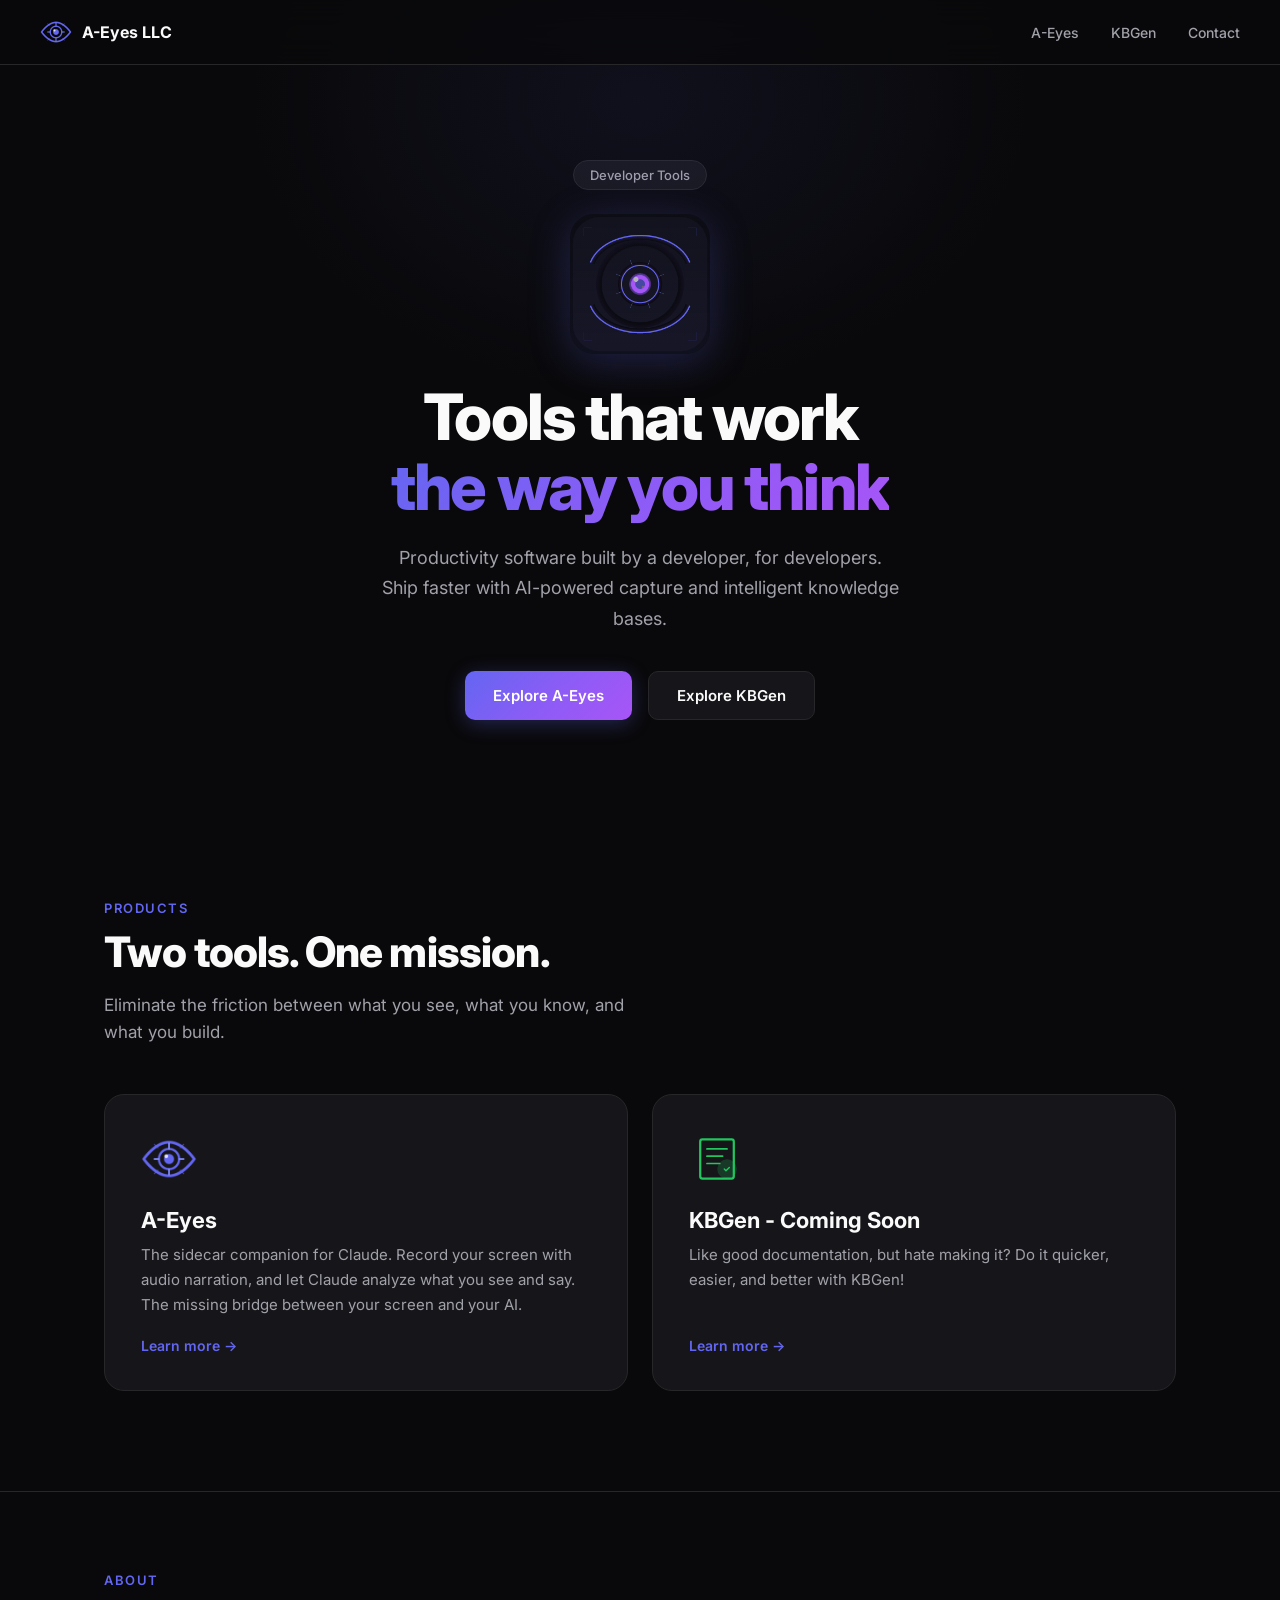
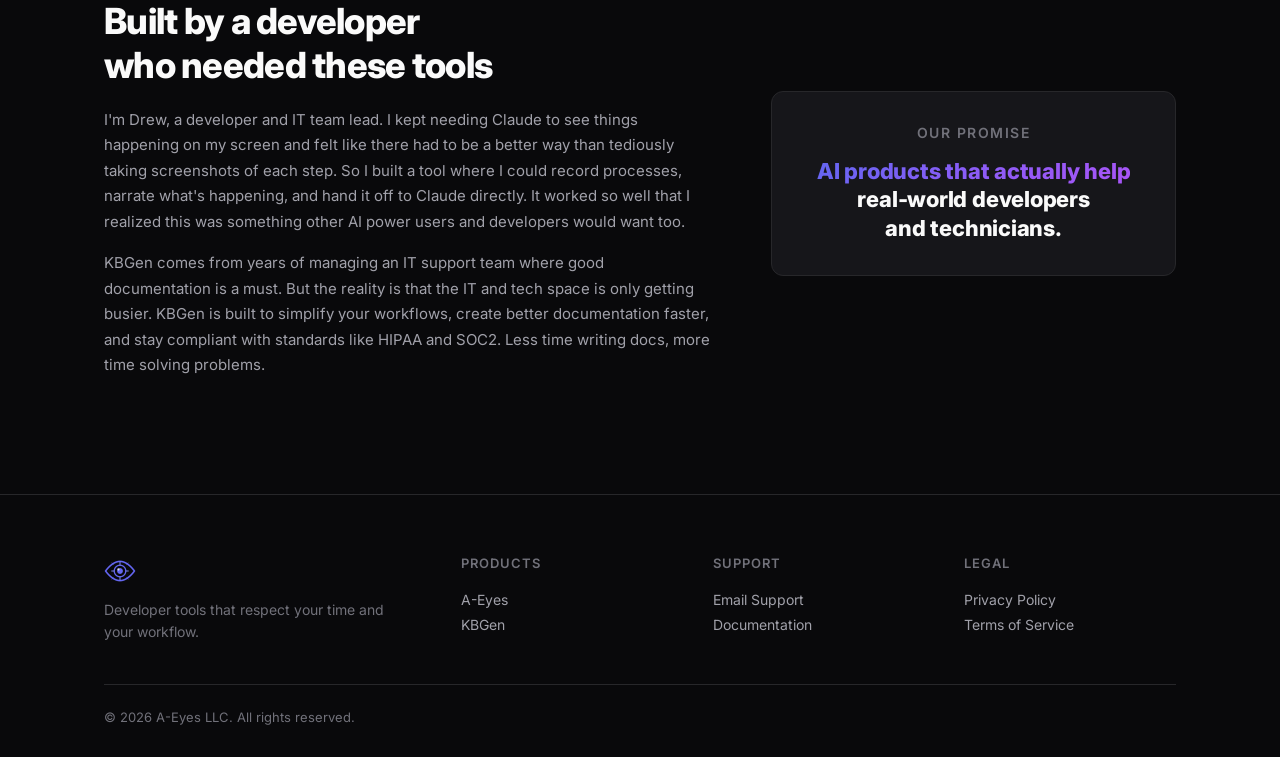
==== index.html @ 35c94ed7 "Initial site deploy" ====
<!DOCTYPE html>
<html lang="en">
<head>
  <meta charset="UTF-8">
  <meta name="viewport" content="width=device-width, initial-scale=1.0">
  <title>A-Eyes LLC - AI Developer Tools</title>
  <meta name="description" content="AI-powered developer tools. A-Eyes screen capture AI assistant and KBGen knowledge base generator. Tools that actually help real-world developers and technicians.">
  <link rel="preconnect" href="https://fonts.googleapis.com">
  <link rel="preconnect" href="https://fonts.gstatic.com" crossorigin>
  <link href="https://fonts.googleapis.com/css2?family=Inter:wght@400;500;600;700;800&display=swap" rel="stylesheet">
  <link rel="stylesheet" href="styles.css">
</head>
<body>

  <!-- ====== NAV ====== -->
  <nav class="nav">
    <div class="nav-inner container">
      <a href="index.html" class="nav-logo">
        <img src="aeyes-icon-tray.png" alt="A-Eyes" class="logo-mark-img">
        <span class="logo-text">A-Eyes LLC</span>
      </a>
      <div class="nav-links">
        <a href="a-eyes.html">A-Eyes</a>
        <a href="kbgen.html">KBGen</a>
        <a href="#contact">Contact</a>
      </div>
      <button class="nav-toggle" aria-label="Menu" onclick="document.querySelector('.nav-links').classList.toggle('open')">
        <svg width="24" height="24" viewBox="0 0 24 24" fill="none" stroke="currentColor" stroke-width="2"><line x1="3" y1="6" x2="21" y2="6"/><line x1="3" y1="12" x2="21" y2="12"/><line x1="3" y1="18" x2="21" y2="18"/></svg>
      </button>
    </div>
  </nav>

  <!-- ====== HERO ====== -->
  <section class="hero">
    <div class="container">
      <div class="hero-badge">Developer Tools</div>
      <img src="aeyes-icon-big.png" alt="A-Eyes" class="hero-logo" style="width: 140px; height: 140px; margin: 0 auto 28px; display: block; border-radius: 24px; box-shadow: 0 8px 40px rgba(99, 102, 241, 0.25);">
      <h1 class="hero-title">Tools that work<br><span class="gradient-text">the way you think</span></h1>
      <p class="hero-subtitle">Productivity software built by a developer, for developers.<br>Ship faster with AI-powered capture and intelligent knowledge bases.</p>
      <div class="hero-actions">
        <a href="a-eyes.html" class="btn btn-primary">Explore A-Eyes</a>
        <a href="kbgen.html" class="btn btn-secondary">Explore KBGen</a>
      </div>
    </div>
  </section>

  <!-- ====== PRODUCTS ====== -->
  <section class="products" id="products">
    <div class="container">
      <div class="section-label">Products</div>
      <h2 class="section-title">Two tools. One mission.</h2>
      <p class="section-subtitle">Eliminate the friction between what you see, what you know, and what you build.</p>

      <div class="product-grid">
        <!-- A-Eyes Card -->
        <a href="a-eyes.html" class="product-card">
          <div class="product-icon product-icon-aeyes">
            <img src="aeyes-icon-tray.png" alt="A-Eyes" style="width: 56px; height: 56px;">
          </div>
          <h3>A-Eyes</h3>
          <p>The sidecar companion for Claude. Record your screen with audio narration, and let Claude analyze what you see and say. The missing bridge between your screen and your AI.</p>
          <span class="product-cta">Learn more &rarr;</span>
        </a>

        <!-- KBGen Card -->
        <a href="kbgen.html" class="product-card">
          <div class="product-icon product-icon-kbgen">
            <svg viewBox="0 0 100 100" xmlns="http://www.w3.org/2000/svg">
              <rect x="20" y="15" width="60" height="70" rx="4" fill="none" stroke="currentColor" stroke-width="4"/>
              <line x1="32" y1="32" x2="68" y2="32" stroke="currentColor" stroke-width="3" stroke-linecap="round"/>
              <line x1="32" y1="45" x2="60" y2="45" stroke="currentColor" stroke-width="3" stroke-linecap="round"/>
              <line x1="32" y1="58" x2="55" y2="58" stroke="currentColor" stroke-width="3" stroke-linecap="round"/>
              <circle cx="68" cy="68" r="16" fill="currentColor" opacity="0.2" stroke="currentColor" stroke-width="3"/>
              <path d="M63 68l3 3 6-6" stroke="currentColor" stroke-width="2.5" fill="none" stroke-linecap="round" stroke-linejoin="round"/>
            </svg>
          </div>
          <h3>KBGen - Coming Soon</h3>
          <p>Like good documentation, but hate making it? Do it quicker, easier, and better with KBGen!</p>
          <span class="product-cta">Learn more &rarr;</span>
        </a>
      </div>
    </div>
  </section>

  <!-- ====== ABOUT / TRUST ====== -->
  <section class="about" id="about">
    <div class="container">
      <div class="about-grid">
        <div class="about-text">
          <div class="section-label">About</div>
          <h2>Built by a developer<br>who needed these tools</h2>
          <p>I'm Drew, a developer and IT team lead. I kept needing Claude to see things happening on my screen and felt like there had to be a better way than tediously taking screenshots of each step. So I built a tool where I could record processes, narrate what's happening, and hand it off to Claude directly. It worked so well that I realized this was something other AI power users and developers would want too.</p>
          <p>KBGen comes from years of managing an IT support team where good documentation is a must. But the reality is that the IT and tech space is only getting busier. KBGen is built to simplify your workflows, create better documentation faster, and stay compliant with standards like HIPAA and SOC2. Less time writing docs, more time solving problems.</p>
        </div>
        <div class="about-stats">
          <div class="stat-card" style="padding: 32px 28px; text-align: center;">
            <div style="font-size: 14px; font-weight: 600; text-transform: uppercase; letter-spacing: 1.5px; color: var(--text-muted); margin-bottom: 16px;">Our Promise</div>
            <div style="font-size: 22px; font-weight: 800; line-height: 1.3; letter-spacing: -0.01em;">
              <span class="gradient-text">AI products that actually help</span><br>
              <span style="color: var(--text);">real-world developers</span><br>
              <span style="color: var(--text);">and technicians.</span>
            </div>
          </div>
        </div>
      </div>
    </div>
  </section>

  <!-- ====== CONTACT / FOOTER ====== -->
  <footer class="footer" id="contact">
    <div class="container">
      <div class="footer-grid">
        <div class="footer-brand">
          <img src="aeyes-icon-tray.png" alt="A-Eyes" class="logo-mark-img">
          <p>Developer tools that respect your time and your workflow.</p>
        </div>
        <div class="footer-links-group">
          <h4>Products</h4>
          <a href="a-eyes.html">A-Eyes</a>
          <a href="kbgen.html">KBGen</a>
        </div>
        <div class="footer-links-group">
          <h4>Support</h4>
          <a href="mailto:drew.pace7@gmail.com">Email Support</a>
          <a href="#">Documentation</a>
        </div>
        <div class="footer-links-group">
          <h4>Legal</h4>
          <a href="privacy.html">Privacy Policy</a>
          <a href="terms.html">Terms of Service</a>
        </div>
      </div>
      <div class="footer-bottom">
        <p>&copy; 2026 A-Eyes LLC. All rights reserved.</p>
      </div>
    </div>
  </footer>

</body>
</html>
---- styles.css ----
/* ============================================================
   Drew Pace — Product Landing Site
   Clean, modern dark theme
   ============================================================ */

/* ---- Reset & Base ---- */
*, *::before, *::after { margin: 0; padding: 0; box-sizing: border-box; }

:root {
  --bg: #09090b;
  --bg-raised: #111114;
  --bg-card: #16161a;
  --bg-card-hover: #1c1c22;
  --border: #27272a;
  --border-light: #3f3f46;
  --text: #fafafa;
  --text-secondary: #a1a1aa;
  --text-muted: #71717a;
  --accent-1: #6366f1;        /* Indigo — A-Eyes */
  --accent-1-glow: rgba(99, 102, 241, 0.15);
  --accent-2: #22c55e;        /* Green — KBGen */
  --accent-2-glow: rgba(34, 197, 94, 0.15);
  --gradient: linear-gradient(135deg, #6366f1, #8b5cf6, #a855f7);
  --radius: 12px;
  --radius-lg: 20px;
  --font: 'Inter', -apple-system, BlinkMacSystemFont, 'Segoe UI', system-ui, sans-serif;
}

html {
  font-family: var(--font);
  background: var(--bg);
  color: var(--text);
  scroll-behavior: smooth;
  -webkit-font-smoothing: antialiased;
}

body {
  min-height: 100vh;
  overflow-x: hidden;
}

.container {
  max-width: 1120px;
  margin: 0 auto;
  padding: 0 24px;
}

a { color: inherit; text-decoration: none; }
img { max-width: 100%; display: block; }

/* ---- Typography ---- */
.section-label {
  font-size: 13px;
  font-weight: 600;
  text-transform: uppercase;
  letter-spacing: 1.5px;
  color: var(--accent-1);
  margin-bottom: 12px;
}

.section-title {
  font-size: clamp(28px, 5vw, 42px);
  font-weight: 800;
  line-height: 1.15;
  letter-spacing: -0.02em;
  margin-bottom: 16px;
}

.section-subtitle {
  font-size: 17px;
  color: var(--text-secondary);
  line-height: 1.6;
  max-width: 560px;
  margin-bottom: 48px;
}

.gradient-text {
  background: var(--gradient);
  -webkit-background-clip: text;
  -webkit-text-fill-color: transparent;
  background-clip: text;
}

/* ---- Buttons ---- */
.btn {
  display: inline-flex;
  align-items: center;
  gap: 8px;
  padding: 14px 28px;
  border-radius: 10px;
  font-size: 15px;
  font-weight: 600;
  transition: all 0.2s ease;
  cursor: pointer;
  border: none;
  text-decoration: none;
}

.btn-primary {
  background: var(--gradient);
  color: white;
  box-shadow: 0 4px 20px rgba(99, 102, 241, 0.3);
}
.btn-primary:hover {
  box-shadow: 0 6px 30px rgba(99, 102, 241, 0.45);
  transform: translateY(-1px);
}

.btn-secondary {
  background: var(--bg-card);
  color: var(--text);
  border: 1px solid var(--border);
}
.btn-secondary:hover {
  background: var(--bg-card-hover);
  border-color: var(--border-light);
}

.btn-accent-green {
  background: linear-gradient(135deg, #22c55e, #16a34a);
  color: white;
  box-shadow: 0 4px 20px rgba(34, 197, 94, 0.3);
}
.btn-accent-green:hover {
  box-shadow: 0 6px 30px rgba(34, 197, 94, 0.45);
  transform: translateY(-1px);
}

.btn-lg {
  padding: 16px 36px;
  font-size: 17px;
  border-radius: 12px;
}

/* ---- Navigation ---- */
.nav {
  position: fixed;
  top: 0;
  left: 0;
  right: 0;
  z-index: 100;
  backdrop-filter: blur(16px) saturate(180%);
  background: rgba(9, 9, 11, 0.8);
  border-bottom: 1px solid var(--border);
}

.nav-inner {
  display: flex;
  align-items: center;
  justify-content: space-between;
  height: 64px;
  max-width: 100%;
  padding: 0 40px;
}

.nav-logo {
  display: flex;
  align-items: center;
  gap: 10px;
  font-weight: 700;
  font-size: 16px;
}

.logo-mark {
  display: inline-flex;
  align-items: center;
  justify-content: center;
  width: 32px;
  height: 32px;
  background: var(--gradient);
  border-radius: 8px;
  font-size: 13px;
  font-weight: 800;
  color: white;
}

.logo-text { color: var(--text); }

.logo-mark-img {
  width: 32px;
  height: 32px;
  border-radius: 8px;
}

.nav-links {
  display: flex;
  align-items: center;
  gap: 32px;
}

.nav-links a {
  font-size: 14px;
  font-weight: 500;
  color: var(--text-secondary);
  transition: color 0.2s;
}
.nav-links a:hover { color: var(--text); }

.nav-toggle {
  display: none;
  background: none;
  border: none;
  color: var(--text);
  cursor: pointer;
}

/* ---- Hero ---- */
.hero {
  padding: 160px 0 100px;
  text-align: center;
  position: relative;
  overflow: hidden;
}

.hero::before {
  content: '';
  position: absolute;
  top: -200px;
  left: 50%;
  transform: translateX(-50%);
  width: 800px;
  height: 600px;
  background: radial-gradient(ellipse, rgba(99,102,241,0.08) 0%, transparent 70%);
  pointer-events: none;
}

.hero-badge {
  display: inline-block;
  padding: 6px 16px;
  background: var(--bg-card);
  border: 1px solid var(--border);
  border-radius: 100px;
  font-size: 13px;
  font-weight: 500;
  color: var(--text-secondary);
  margin-bottom: 24px;
}

.hero-title {
  font-size: clamp(36px, 7vw, 64px);
  font-weight: 800;
  line-height: 1.1;
  letter-spacing: -0.03em;
  margin-bottom: 20px;
}

.hero-subtitle {
  font-size: 18px;
  color: var(--text-secondary);
  line-height: 1.7;
  max-width: 520px;
  margin: 0 auto 36px;
}

.hero-actions {
  display: flex;
  gap: 16px;
  justify-content: center;
  flex-wrap: wrap;
}

/* ---- Product Cards (Homepage) ---- */
.products {
  padding: 80px 0 100px;
}

.product-grid {
  display: grid;
  grid-template-columns: repeat(auto-fit, minmax(340px, 1fr));
  gap: 24px;
}

.product-card {
  display: flex;
  flex-direction: column;
  padding: 36px;
  background: var(--bg-card);
  border: 1px solid var(--border);
  border-radius: var(--radius-lg);
  transition: all 0.3s ease;
  cursor: pointer;
}
.product-card:hover {
  background: var(--bg-card-hover);
  border-color: var(--border-light);
  transform: translateY(-4px);
  box-shadow: 0 12px 40px rgba(0,0,0,0.3);
}

.product-icon {
  width: 56px;
  height: 56px;
  margin-bottom: 20px;
}

.product-icon-aeyes { color: var(--accent-1); }
.product-icon-kbgen { color: var(--accent-2); }

.product-card h3 {
  font-size: 22px;
  font-weight: 700;
  margin-bottom: 10px;
}

.product-card p {
  font-size: 15px;
  color: var(--text-secondary);
  line-height: 1.65;
  flex: 1;
  margin-bottom: 20px;
}

.product-cta {
  font-size: 14px;
  font-weight: 600;
  color: var(--accent-1);
  transition: gap 0.2s;
}
.product-card:hover .product-cta { color: var(--text); }

/* ---- About ---- */
.about {
  padding: 80px 0 100px;
  border-top: 1px solid var(--border);
}

.about-grid {
  display: grid;
  grid-template-columns: 1.2fr 0.8fr;
  gap: 60px;
  align-items: center;
}

.about-text h2 {
  font-size: clamp(24px, 4vw, 36px);
  font-weight: 800;
  line-height: 1.2;
  letter-spacing: -0.02em;
  margin-bottom: 20px;
}

.about-text p {
  font-size: 15px;
  color: var(--text-secondary);
  line-height: 1.7;
  margin-bottom: 16px;
}

.about-stats {
  display: grid;
  grid-template-columns: 1fr;
  gap: 16px;
}

.stat-card {
  padding: 24px 28px;
  background: var(--bg-card);
  border: 1px solid var(--border);
  border-radius: var(--radius);
  text-align: center;
}

.stat-number {
  font-size: 32px;
  font-weight: 800;
  background: var(--gradient);
  -webkit-background-clip: text;
  -webkit-text-fill-color: transparent;
  background-clip: text;
}

.stat-label {
  font-size: 13px;
  color: var(--text-muted);
  font-weight: 500;
  margin-top: 4px;
}

/* ---- Product Page Layouts ---- */
.product-hero {
  padding: 140px 0 80px;
  position: relative;
  overflow: hidden;
}

.product-hero::before {
  content: '';
  position: absolute;
  top: -200px;
  left: 50%;
  transform: translateX(-50%);
  width: 900px;
  height: 600px;
  pointer-events: none;
}

.product-hero.aeyes::before {
  background: radial-gradient(ellipse, rgba(99,102,241,0.1) 0%, transparent 70%);
}
.product-hero.kbgen::before {
  background: radial-gradient(ellipse, rgba(34,197,94,0.1) 0%, transparent 70%);
}

.product-hero-content {
  display: grid;
  grid-template-columns: 1fr 1fr;
  gap: 60px;
  align-items: center;
}

.product-hero-text .section-label { margin-bottom: 12px; }

.product-hero-text h1 {
  font-size: clamp(32px, 5vw, 48px);
  font-weight: 800;
  line-height: 1.1;
  letter-spacing: -0.03em;
  margin-bottom: 20px;
}

.product-hero-text p {
  font-size: 17px;
  color: var(--text-secondary);
  line-height: 1.7;
  margin-bottom: 32px;
  max-width: 480px;
}

.product-hero-visual {
  background: var(--bg-card);
  border: 1px solid var(--border);
  border-radius: var(--radius-lg);
  padding: 24px;
  aspect-ratio: 16/10;
  display: flex;
  align-items: center;
  justify-content: center;
  overflow: hidden;
  position: relative;
}

.product-hero-visual .placeholder-text {
  font-size: 14px;
  color: var(--text-muted);
  text-align: center;
}

.product-hero-visual img {
  width: 100%;
  height: 100%;
  object-fit: cover;
  border-radius: 8px;
}

/* ---- Features Grid ---- */
.features {
  padding: 80px 0 100px;
}

.features-grid {
  display: grid;
  grid-template-columns: repeat(auto-fit, minmax(300px, 1fr));
  gap: 20px;
}

.feature-card {
  padding: 28px;
  background: var(--bg-card);
  border: 1px solid var(--border);
  border-radius: var(--radius);
  transition: all 0.2s;
}
.feature-card:hover {
  border-color: var(--border-light);
}

.feature-icon {
  width: 40px;
  height: 40px;
  display: flex;
  align-items: center;
  justify-content: center;
  border-radius: 10px;
  margin-bottom: 16px;
  font-size: 20px;
}

.feature-icon.indigo { background: var(--accent-1-glow); color: var(--accent-1); }
.feature-icon.green { background: var(--accent-2-glow); color: var(--accent-2); }

.feature-card h3 {
  font-size: 16px;
  font-weight: 700;
  margin-bottom: 8px;
}

.feature-card p {
  font-size: 14px;
  color: var(--text-secondary);
  line-height: 1.6;
}

/* ---- How It Works ---- */
.how-it-works {
  padding: 80px 0 100px;
  border-top: 1px solid var(--border);
}

.steps {
  display: grid;
  grid-template-columns: repeat(auto-fit, minmax(220px, 1fr));
  gap: 24px;
  margin-top: 48px;
}

.step {
  text-align: center;
  padding: 24px;
}

.step-number {
  display: inline-flex;
  align-items: center;
  justify-content: center;
  width: 48px;
  height: 48px;
  border-radius: 50%;
  font-size: 18px;
  font-weight: 800;
  margin-bottom: 16px;
}

.step-number.indigo { background: var(--accent-1-glow); color: var(--accent-1); }
.step-number.green { background: var(--accent-2-glow); color: var(--accent-2); }

.step h3 {
  font-size: 16px;
  font-weight: 700;
  margin-bottom: 8px;
}

.step p {
  font-size: 14px;
  color: var(--text-secondary);
  line-height: 1.6;
}

/* ---- Pricing ---- */
.pricing {
  padding: 80px 0 100px;
  border-top: 1px solid var(--border);
}

.pricing-card {
  max-width: 420px;
  margin: 0 auto;
  padding: 40px;
  background: var(--bg-card);
  border: 1px solid var(--border);
  border-radius: var(--radius-lg);
  text-align: center;
  position: relative;
  overflow: hidden;
}

.pricing-card::before {
  content: '';
  position: absolute;
  top: 0;
  left: 0;
  right: 0;
  height: 3px;
}
.pricing-card.indigo::before { background: var(--gradient); }
.pricing-card.green::before { background: linear-gradient(135deg, #22c55e, #16a34a); }

.pricing-card .pricing-label {
  font-size: 13px;
  font-weight: 600;
  text-transform: uppercase;
  letter-spacing: 1px;
  color: var(--text-muted);
  margin-bottom: 8px;
}

.pricing-card .price {
  font-size: 48px;
  font-weight: 800;
  margin-bottom: 4px;
}

.pricing-card .price-note {
  font-size: 14px;
  color: var(--text-muted);
  margin-bottom: 28px;
}

.pricing-features {
  list-style: none;
  text-align: left;
  margin-bottom: 32px;
}

.pricing-features li {
  font-size: 14px;
  color: var(--text-secondary);
  padding: 8px 0;
  border-bottom: 1px solid var(--border);
  display: flex;
  align-items: center;
  gap: 10px;
}

.pricing-features li:last-child { border-bottom: none; }

.check {
  display: inline-flex;
  align-items: center;
  justify-content: center;
  width: 20px;
  height: 20px;
  border-radius: 50%;
  font-size: 12px;
  flex-shrink: 0;
}
.check.indigo { background: var(--accent-1-glow); color: var(--accent-1); }
.check.green { background: var(--accent-2-glow); color: var(--accent-2); }

/* ---- CTA Banner ---- */
.cta-banner {
  padding: 80px 0;
  text-align: center;
}

.cta-banner h2 {
  font-size: clamp(24px, 4vw, 36px);
  font-weight: 800;
  margin-bottom: 16px;
}

.cta-banner p {
  font-size: 16px;
  color: var(--text-secondary);
  margin-bottom: 32px;
}

/* ---- Footer ---- */
.footer {
  padding: 60px 0 32px;
  border-top: 1px solid var(--border);
}

.footer-grid {
  display: grid;
  grid-template-columns: 1.5fr 1fr 1fr 1fr;
  gap: 40px;
  margin-bottom: 40px;
}

.footer-brand { max-width: 280px; }
.footer-brand .logo-mark { margin-bottom: 12px; }
.footer-brand p { font-size: 14px; color: var(--text-muted); line-height: 1.6; margin-top: 12px; }

.footer-links-group h4 {
  font-size: 13px;
  font-weight: 600;
  text-transform: uppercase;
  letter-spacing: 1px;
  color: var(--text-muted);
  margin-bottom: 16px;
}

.footer-links-group a {
  display: block;
  font-size: 14px;
  color: var(--text-secondary);
  padding: 4px 0;
  transition: color 0.2s;
}
.footer-links-group a:hover { color: var(--text); }

.footer-bottom {
  padding-top: 24px;
  border-top: 1px solid var(--border);
}
.footer-bottom p {
  font-size: 13px;
  color: var(--text-muted);
}

/* ---- Showcase ---- */
.showcase-grid {
  display: grid;
  grid-template-columns: repeat(2, 1fr);
  gap: 32px;
}

.showcase-item {
  text-align: center;
}

.showcase-img-wrap {
  background: var(--bg-card);
  border: 1px solid var(--border);
  border-radius: var(--radius-lg);
  padding: 16px;
  margin-bottom: 20px;
  transition: all 0.3s ease;
  overflow: hidden;
}

.showcase-img-wrap:hover {
  border-color: var(--accent-1);
  box-shadow: 0 8px 40px rgba(99, 102, 241, 0.15);
  transform: translateY(-4px);
}

.showcase-img-wrap img {
  width: 100%;
  border-radius: 8px;
}

.showcase-item h3 {
  font-size: 18px;
  font-weight: 700;
  margin-bottom: 8px;
}

.showcase-item p {
  font-size: 14px;
  color: var(--text-secondary);
  line-height: 1.6;
  max-width: 380px;
  margin: 0 auto;
}

/* ---- Responsive ---- */
@media (max-width: 768px) {
  .nav-links {
    display: none;
    position: absolute;
    top: 64px;
    left: 0;
    right: 0;
    background: rgba(9,9,11,0.95);
    backdrop-filter: blur(16px);
    flex-direction: column;
    padding: 20px 24px;
    gap: 16px;
    border-bottom: 1px solid var(--border);
  }
  .nav-links.open { display: flex; }
  .nav-toggle { display: block; }

  .hero { padding: 120px 0 60px; }
  .hero-title { font-size: 36px; }
  .hero-actions { flex-direction: column; align-items: center; }

  .product-grid { grid-template-columns: 1fr; }

  .about-grid {
    grid-template-columns: 1fr;
    gap: 40px;
  }
  .about-stats {
    grid-template-columns: repeat(3, 1fr);
  }

  .product-hero-content {
    grid-template-columns: 1fr;
    gap: 40px;
  }

  .showcase-grid { grid-template-columns: 1fr; }
  .features-grid { grid-template-columns: 1fr; }
  .steps { grid-template-columns: 1fr; }

  .footer-grid {
    grid-template-columns: 1fr 1fr;
    gap: 32px;
  }
  .footer-brand {
    grid-column: 1 / -1;
  }
}

@media (max-width: 480px) {
  .about-stats { grid-template-columns: 1fr; }
  .footer-grid { grid-template-columns: 1fr; }
}
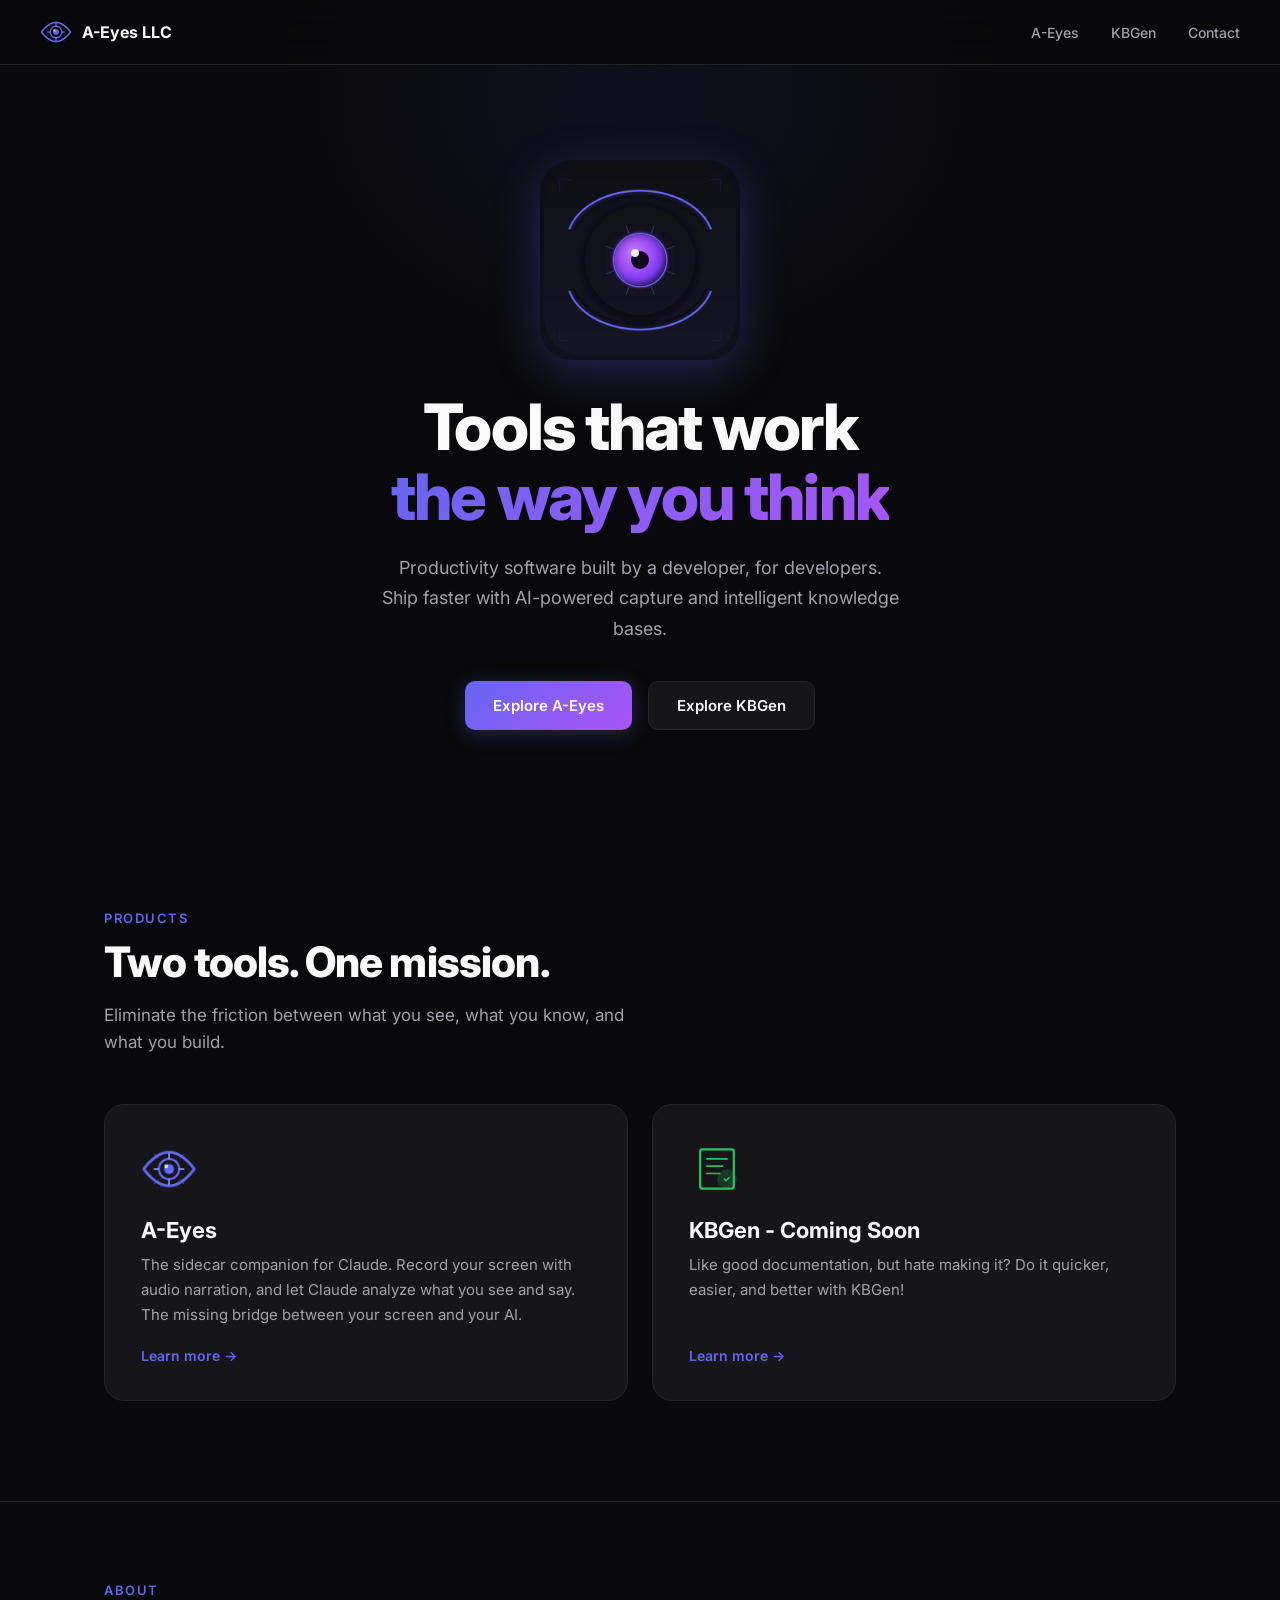
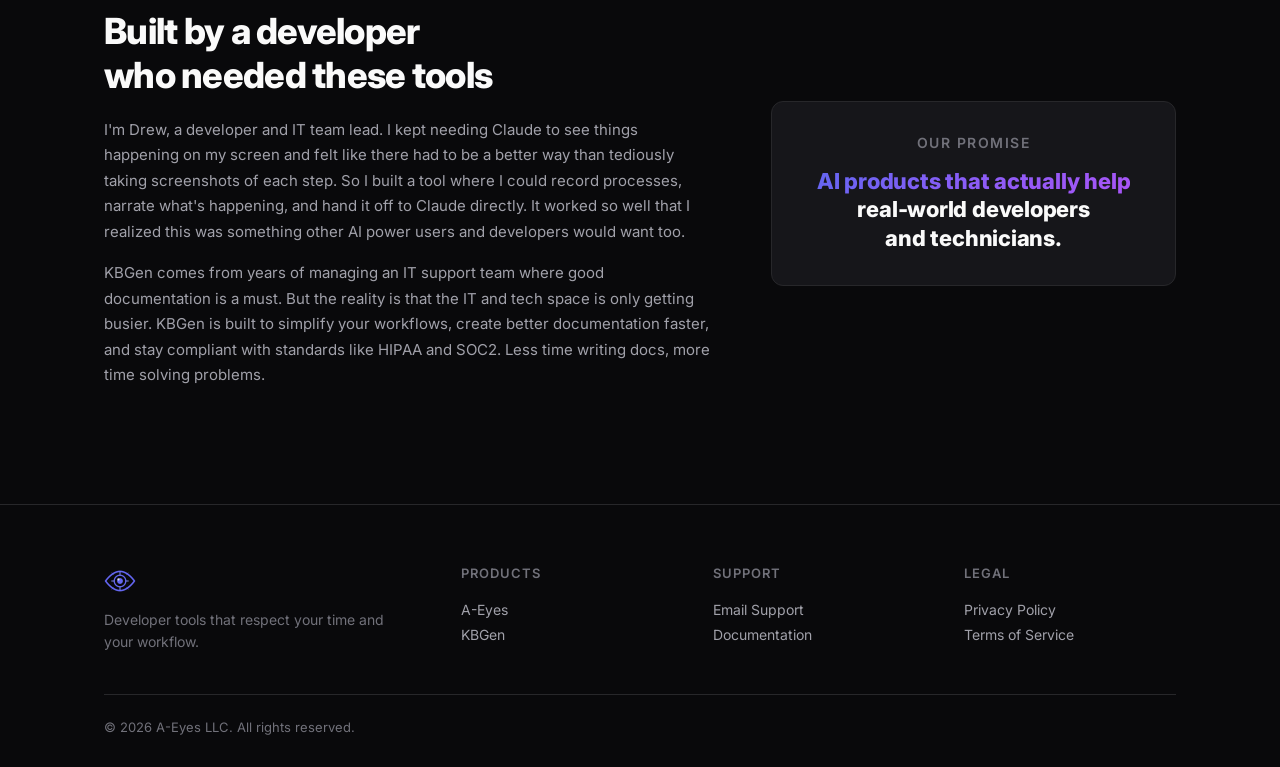
==== commit a1ee0284: "Add site files - landing page, product pages, SEO" ====
--- a/index.html
+++ b/index.html
@@ -3,8 +3,14 @@
 <head>
   <meta charset="UTF-8">
   <meta name="viewport" content="width=device-width, initial-scale=1.0">
-  <title>A-Eyes LLC - AI Developer Tools</title>
-  <meta name="description" content="AI-powered developer tools. A-Eyes screen capture AI assistant and KBGen knowledge base generator. Tools that actually help real-world developers and technicians.">
+  <title>A-Eyes LLC - AI Developer Tools | Screen Capture for AI Agents</title>
+  <meta name="description" content="AI-powered developer tools by A-Eyes LLC. A-Eyes sends screen recordings to your AI coding assistant. KBGen turns recordings into knowledge base articles. Built for developers and IT teams.">
+  <meta property="og:title" content="A-Eyes LLC - AI Developer Tools">
+  <meta property="og:description" content="Screen capture for AI coding agents. Knowledge base generation from screen recordings. Tools that actually help real-world developers.">
+  <meta property="og:type" content="website">
+  <meta property="og:url" content="https://aeyesapp.com">
+  <meta property="og:image" content="https://aeyesapp.com/aeyes-icon-big.png">
+  <link rel="canonical" href="https://aeyesapp.com/">
   <link rel="preconnect" href="https://fonts.googleapis.com">
   <link rel="preconnect" href="https://fonts.gstatic.com" crossorigin>
   <link href="https://fonts.googleapis.com/css2?family=Inter:wght@400;500;600;700;800&display=swap" rel="stylesheet">
@@ -33,8 +39,27 @@
   <!-- ====== HERO ====== -->
   <section class="hero">
     <div class="container">
-      <div class="hero-badge">Developer Tools</div>
-      <img src="aeyes-icon-big.png" alt="A-Eyes" class="hero-logo" style="width: 140px; height: 140px; margin: 0 auto 28px; display: block; border-radius: 24px; box-shadow: 0 8px 40px rgba(99, 102, 241, 0.25);">
+      <div class="eye-container" id="eyeContainer" style="position: relative; width: 200px; height: 200px; margin: 0 auto 32px; cursor: default;">
+        <img src="aeyes-icon-big.png" alt="A-Eyes" class="hero-logo" style="width: 200px; height: 200px; display: block; border-radius: 32px; box-shadow: 0 12px 48px rgba(99, 102, 241, 0.3);">
+        <!-- Tracking pupil overlay — sits on top of the static icon's pupil -->
+        <div id="eyePupil" style="
+          position: absolute;
+          top: 50%; left: 50%;
+          width: 52px; height: 52px;
+          margin-left: -26px; margin-top: -26px;
+          border-radius: 50%;
+          background: radial-gradient(circle at 40% 38%, #c084fc 0%, #a855f7 30%, #7c3aed 60%, #1e1040 85%);
+          box-shadow: inset 0 0 8px rgba(0,0,0,0.4), 0 0 12px rgba(139, 92, 246, 0.3);
+          pointer-events: none;
+          transition: transform 0.08s ease-out;
+          z-index: 2;
+        ">
+          <!-- Dark pupil center -->
+          <div style="position: absolute; top: 50%; left: 50%; width: 18px; height: 18px; margin: -9px 0 0 -9px; border-radius: 50%; background: radial-gradient(circle, #0a0a1a 60%, #1e1040 100%);"></div>
+          <!-- White highlight -->
+          <div style="position: absolute; top: 28%; left: 32%; width: 8px; height: 8px; border-radius: 50%; background: rgba(255,255,255,0.9);"></div>
+        </div>
+      </div>
       <h1 class="hero-title">Tools that work<br><span class="gradient-text">the way you think</span></h1>
       <p class="hero-subtitle">Productivity software built by a developer, for developers.<br>Ship faster with AI-powered capture and intelligent knowledge bases.</p>
       <div class="hero-actions">
@@ -43,6 +68,40 @@
       </div>
     </div>
   </section>
+
+  <!-- Eye tracking script -->
+  <script>
+  (function() {
+    const pupil = document.getElementById('eyePupil');
+    const container = document.getElementById('eyeContainer');
+    if (!pupil || !container) return;
+
+    const MAX_OFFSET = 12; // Max pixels the pupil can move from center
+
+    document.addEventListener('mousemove', function(e) {
+      const rect = container.getBoundingClientRect();
+      const centerX = rect.left + rect.width / 2;
+      const centerY = rect.top + rect.height / 2;
+
+      const dx = e.clientX - centerX;
+      const dy = e.clientY - centerY;
+      const dist = Math.sqrt(dx * dx + dy * dy);
+
+      // Normalize and clamp to MAX_OFFSET
+      const clampedDist = Math.min(dist, 300); // sensitivity range
+      const ratio = clampedDist / 300;
+      const offsetX = (dx / (dist || 1)) * MAX_OFFSET * ratio;
+      const offsetY = (dy / (dist || 1)) * MAX_OFFSET * ratio;
+
+      pupil.style.transform = 'translate(' + offsetX + 'px, ' + offsetY + 'px)';
+    });
+
+    // Reset on mouse leave
+    document.addEventListener('mouseleave', function() {
+      pupil.style.transform = 'translate(0, 0)';
+    });
+  })();
+  </script>
 
   <!-- ====== PRODUCTS ====== -->
   <section class="products" id="products">
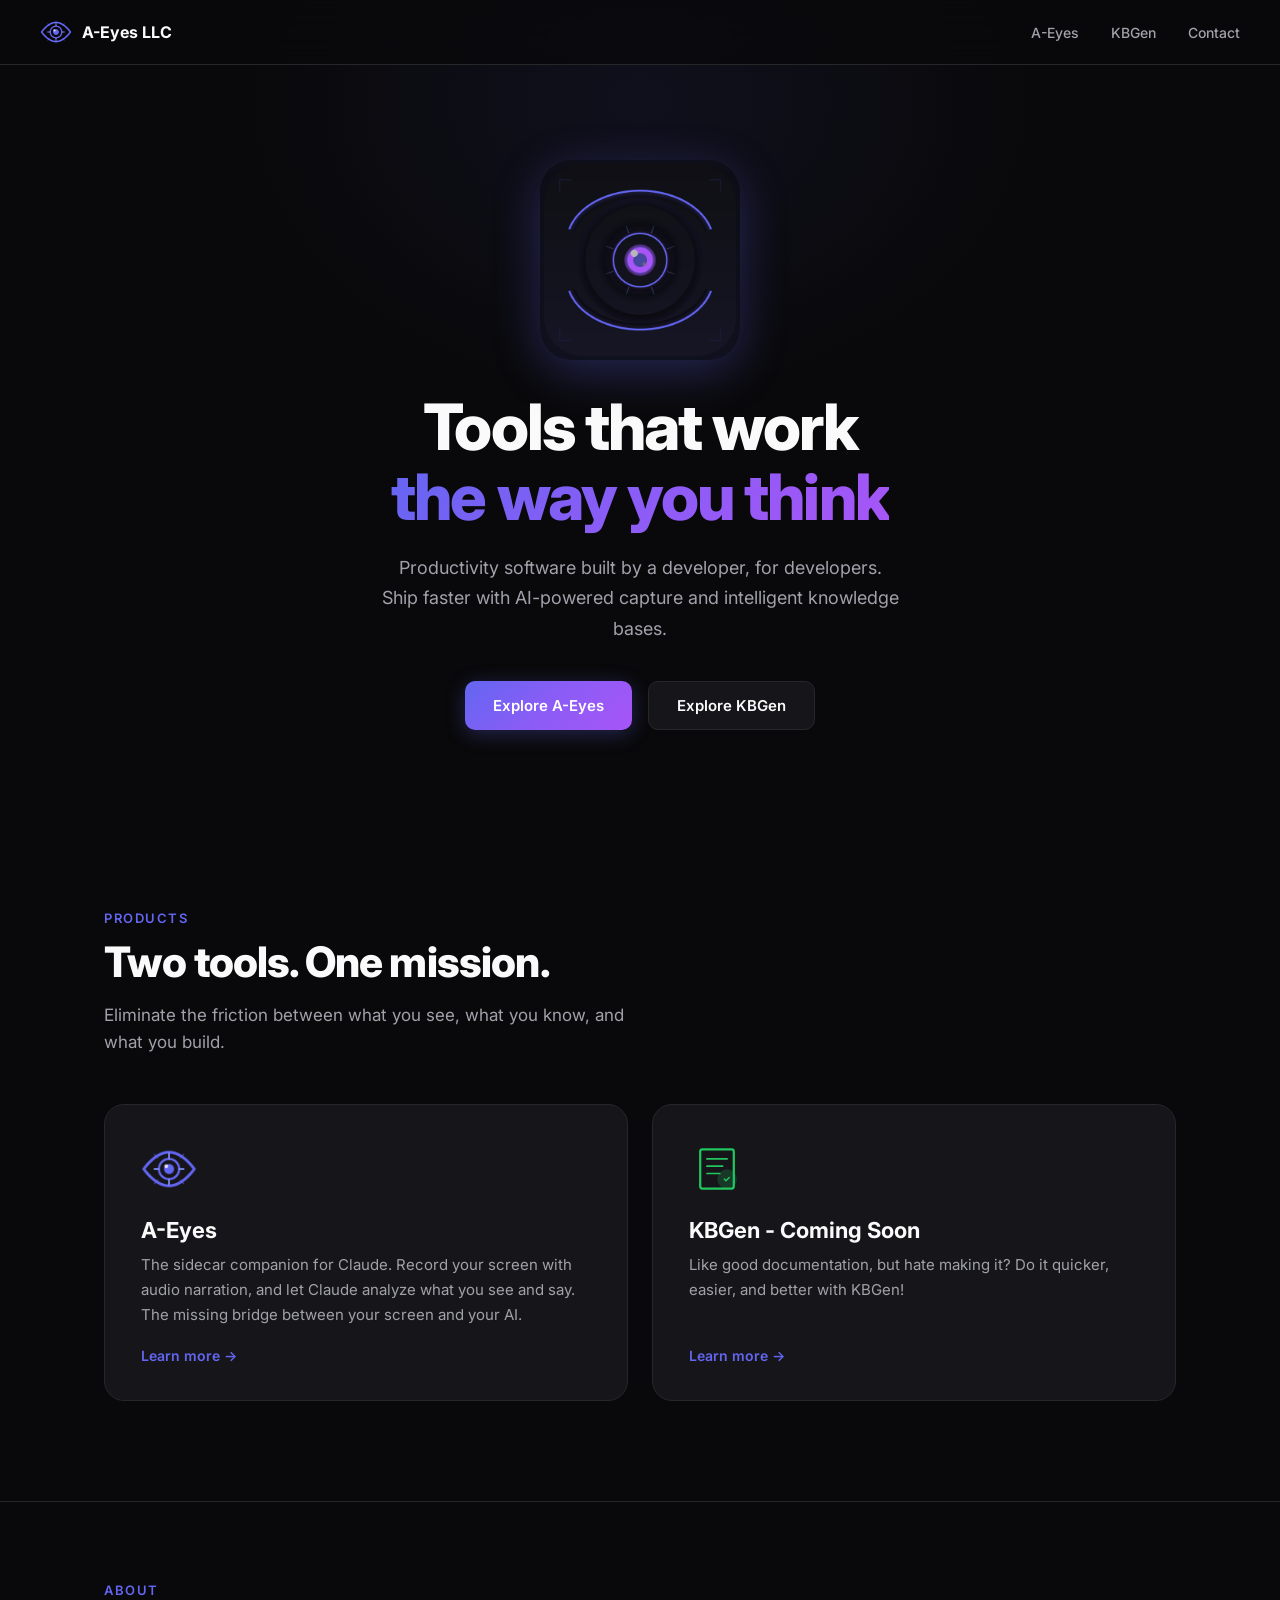
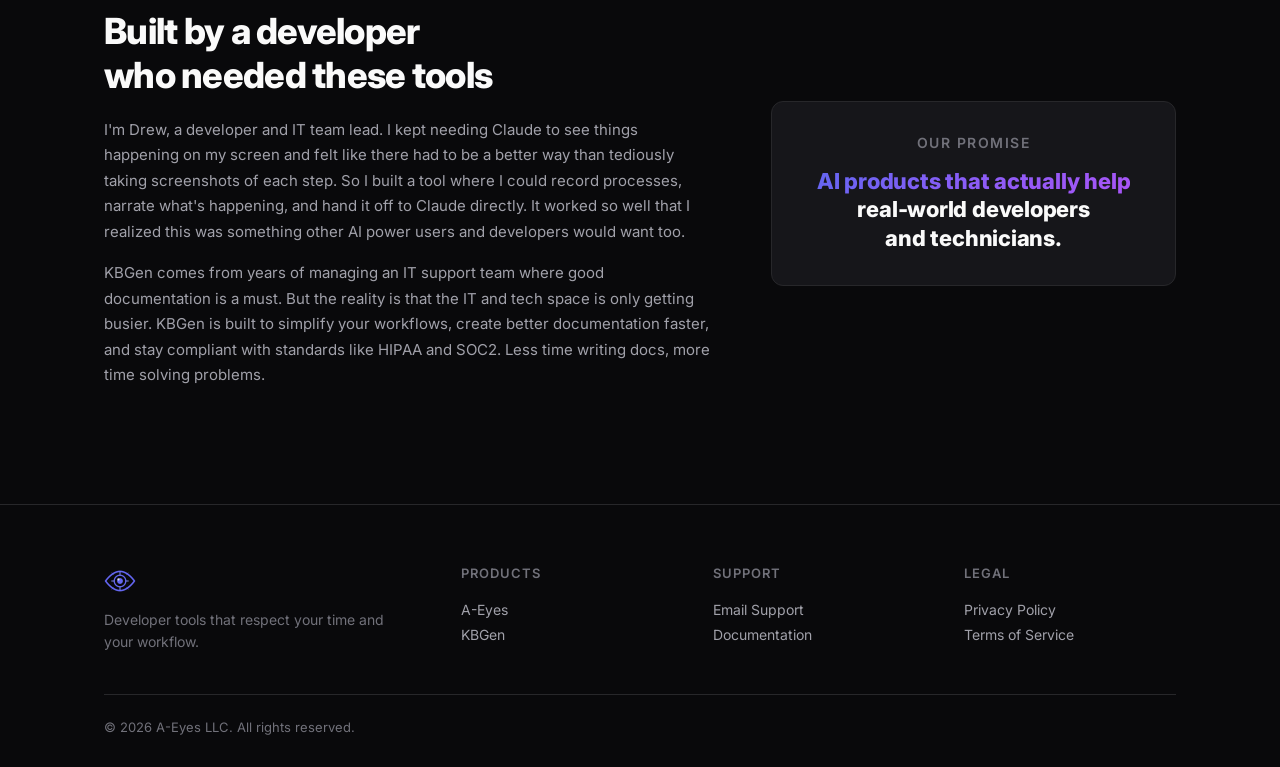
==== commit 0a0d95d3: "Two-layer eye animation: whole eyeball moves, eyelids stay static" ====
--- a/index.html
+++ b/index.html
@@ -39,26 +39,11 @@
   <!-- ====== HERO ====== -->
   <section class="hero">
     <div class="container">
-      <div class="eye-container" id="eyeContainer" style="position: relative; width: 200px; height: 200px; margin: 0 auto 32px; cursor: default;">
-        <img src="aeyes-icon-big.png" alt="A-Eyes" class="hero-logo" style="width: 200px; height: 200px; display: block; border-radius: 32px; box-shadow: 0 12px 48px rgba(99, 102, 241, 0.3);">
-        <!-- Tracking pupil overlay — sits on top of the static icon's pupil -->
-        <div id="eyePupil" style="
-          position: absolute;
-          top: 50%; left: 50%;
-          width: 52px; height: 52px;
-          margin-left: -26px; margin-top: -26px;
-          border-radius: 50%;
-          background: radial-gradient(circle at 40% 38%, #c084fc 0%, #a855f7 30%, #7c3aed 60%, #1e1040 85%);
-          box-shadow: inset 0 0 8px rgba(0,0,0,0.4), 0 0 12px rgba(139, 92, 246, 0.3);
-          pointer-events: none;
-          transition: transform 0.08s ease-out;
-          z-index: 2;
-        ">
-          <!-- Dark pupil center -->
-          <div style="position: absolute; top: 50%; left: 50%; width: 18px; height: 18px; margin: -9px 0 0 -9px; border-radius: 50%; background: radial-gradient(circle, #0a0a1a 60%, #1e1040 100%);"></div>
-          <!-- White highlight -->
-          <div style="position: absolute; top: 28%; left: 32%; width: 8px; height: 8px; border-radius: 50%; background: rgba(255,255,255,0.9);"></div>
-        </div>
+      <div class="eye-container" id="eyeContainer" style="position: relative; width: 200px; height: 200px; margin: 0 auto 32px; cursor: default; border-radius: 32px; overflow: hidden; box-shadow: 0 12px 48px rgba(99, 102, 241, 0.3);">
+        <!-- Moving eyeball layer (bottom) — shifts to follow mouse -->
+        <img src="aeyes-eyeball.png" alt="" id="eyeballLayer" style="position: absolute; top: 0; left: 0; width: 200px; height: 200px; pointer-events: none; transition: transform 0.08s ease-out; z-index: 1;">
+        <!-- Static eyelid layer (top) — stays fixed, transparent center reveals eyeball -->
+        <img src="aeyes-eyelid.png" alt="A-Eyes" style="position: absolute; top: 0; left: 0; width: 200px; height: 200px; pointer-events: none; z-index: 2;">
       </div>
       <h1 class="hero-title">Tools that work<br><span class="gradient-text">the way you think</span></h1>
       <p class="hero-subtitle">Productivity software built by a developer, for developers.<br>Ship faster with AI-powered capture and intelligent knowledge bases.</p>
@@ -72,11 +57,11 @@
   <!-- Eye tracking script -->
   <script>
   (function() {
-    const pupil = document.getElementById('eyePupil');
+    const eyeball = document.getElementById('eyeballLayer');
     const container = document.getElementById('eyeContainer');
-    if (!pupil || !container) return;
+    if (!eyeball || !container) return;
 
-    const MAX_OFFSET = 12; // Max pixels the pupil can move from center
+    const MAX_OFFSET = 8; // Max pixels the whole eyeball can shift
 
     document.addEventListener('mousemove', function(e) {
       const rect = container.getBoundingClientRect();
@@ -93,12 +78,12 @@
       const offsetX = (dx / (dist || 1)) * MAX_OFFSET * ratio;
       const offsetY = (dy / (dist || 1)) * MAX_OFFSET * ratio;
 
-      pupil.style.transform = 'translate(' + offsetX + 'px, ' + offsetY + 'px)';
+      eyeball.style.transform = 'translate(' + offsetX + 'px, ' + offsetY + 'px)';
     });
 
     // Reset on mouse leave
     document.addEventListener('mouseleave', function() {
-      pupil.style.transform = 'translate(0, 0)';
+      eyeball.style.transform = 'translate(0, 0)';
     });
   })();
   </script>
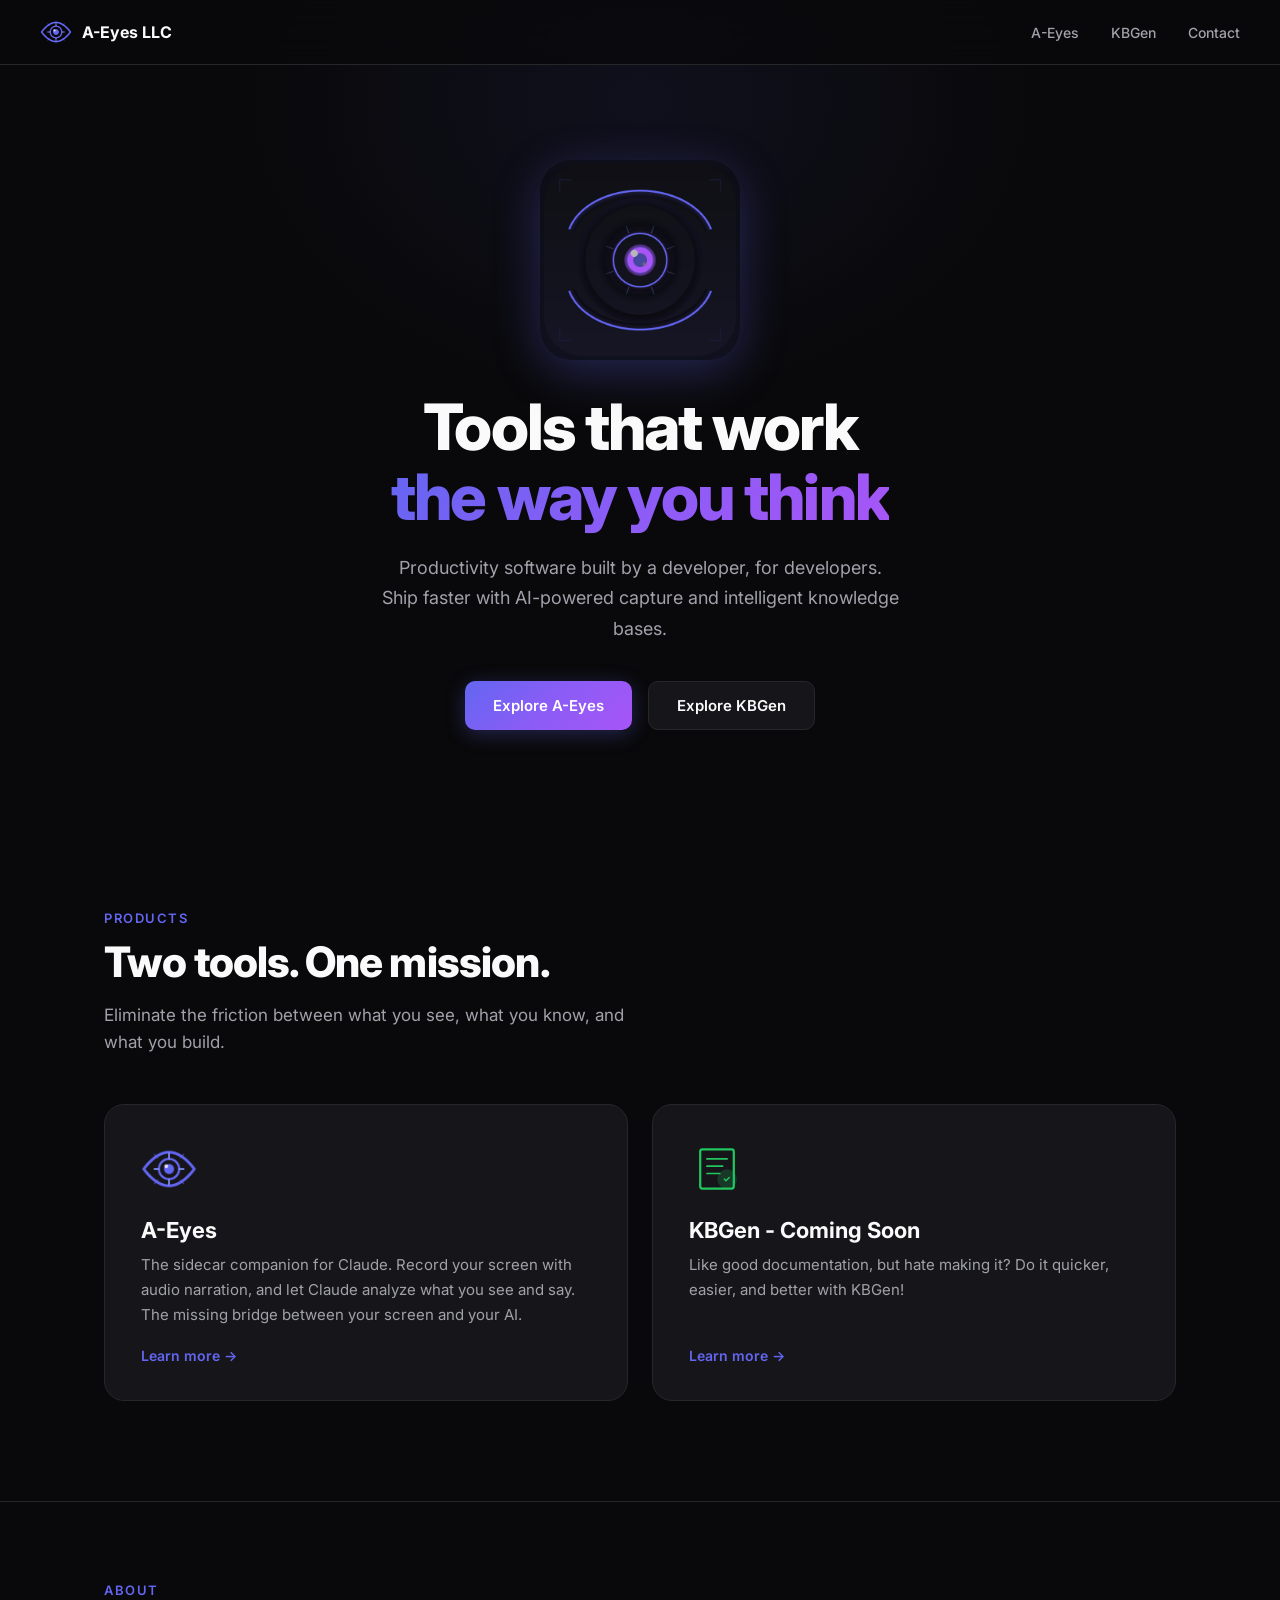
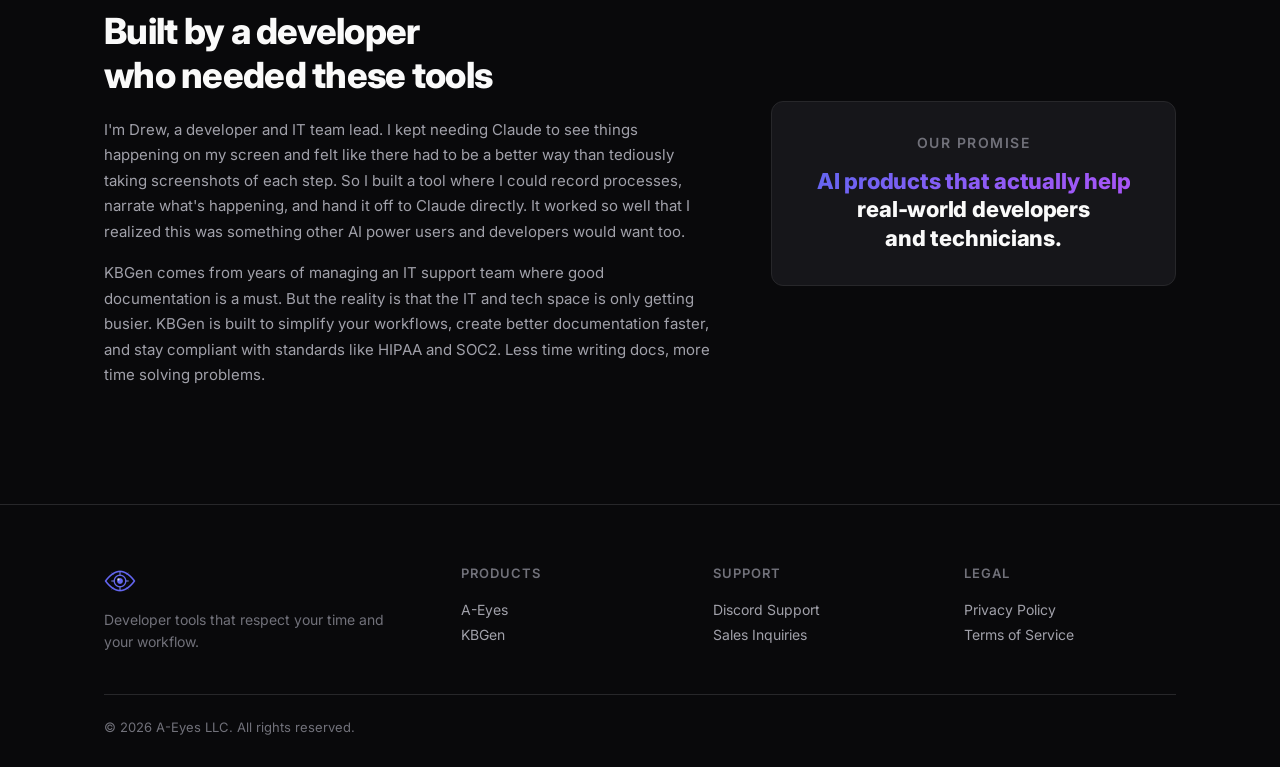
==== commit bbef7aa5: "Update footer: Discord support link, sales email" ====
--- a/index.html
+++ b/index.html
@@ -165,8 +165,8 @@
         </div>
         <div class="footer-links-group">
           <h4>Support</h4>
-          <a href="mailto:drew.pace7@gmail.com">Email Support</a>
-          <a href="#">Documentation</a>
+          <a href="https://discord.gg/QP3BsFhm9M" target="_blank">Discord Support</a>
+          <a href="mailto:drew.pace7@gmail.com">Sales Inquiries</a>
         </div>
         <div class="footer-links-group">
           <h4>Legal</h4>
